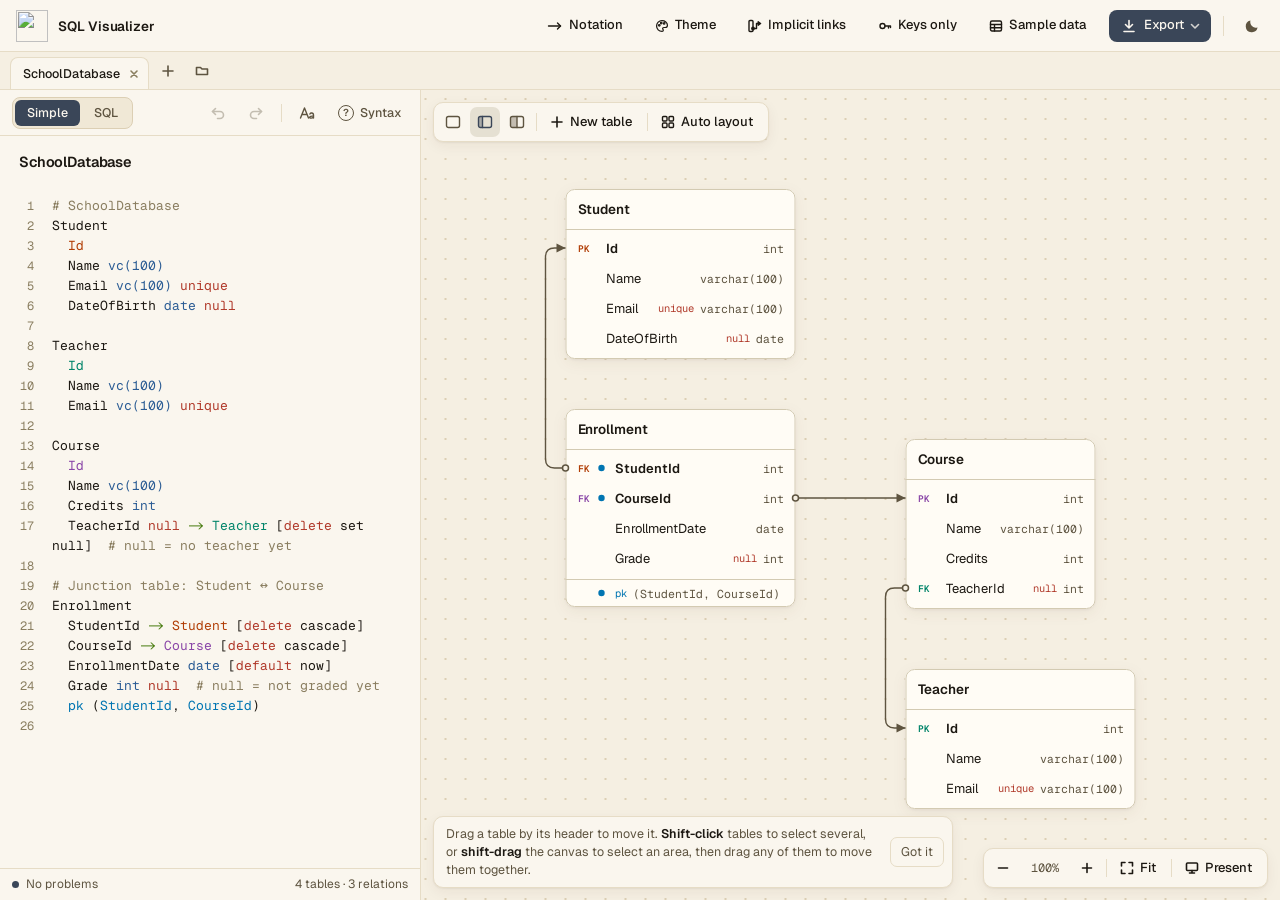
==== index.html @ e3818e3f "right-click a table for a menu: edit, add column, show in text, duplicate, delete (the last two for " ====
<!doctype html>
<html lang="en">
<head>
<meta charset="utf-8">
<meta name="viewport" content="width=device-width, initial-scale=1">
<title>SQL Visualizer</title>
<link rel="icon" href="icon.svg" type="image/svg+xml">
<link rel="preconnect" href="https://fonts.googleapis.com">
<link rel="preconnect" href="https://fonts.gstatic.com" crossorigin>
<link href="https://fonts.googleapis.com/css2?family=Geist:wght@400;500;600&family=Geist+Mono:wght@400;500;600&display=swap" rel="stylesheet">
<link rel="stylesheet" href="css/style.css">
<script>
  // apply a saved light/dark choice before first paint; "auto" follows the system
  try {
    const t = JSON.parse(localStorage.getItem('sqlviz.theme'));
    if (t === 'light' || t === 'dark') document.documentElement.dataset.theme = t;
  } catch {}
</script>
</head>
<body>
<header class="appbar">
  <div class="brand">
    <img class="logo" src="icon.svg" alt="" width="32" height="32">
    <div class="title">SQL Visualizer</div>
  </div>
  <div class="spacer"></div>
  <div class="menu-wrap">
    <button id="notationBtn" class="tool" title="Relationship notation" aria-haspopup="menu" aria-expanded="false"><span id="notationIco"></span><span class="lbl">Notation</span></button>
    <div id="notationMenu" class="menu" role="menu" hidden>
      <div class="menu-label">Relationship notation</div>
      <div id="notationList"></div>
    </div>
  </div>
  <div class="menu-wrap">
    <button id="themeMenuBtn" class="tool" title="Theme" aria-haspopup="menu" aria-expanded="false">
      <svg width="14" height="14" viewBox="0 0 16 16" class="ico thin" aria-hidden="true"><path d="M8 1.8a6.2 6.2 0 1 0 0 12.4c1 0 1.5-.6 1.5-1.3 0-.9-.8-1.2-.8-2 0-.7.6-1.2 1.3-1.2h1.6a2.6 2.6 0 0 0 2.6-2.6C14.2 4.1 11.4 1.8 8 1.8z"/><circle cx="4.9" cy="7.2" r=".9"/><circle cx="7.1" cy="4.6" r=".9"/><circle cx="10.4" cy="5.1" r=".9"/></svg>
      <span class="lbl">Theme</span>
    </button>
    <div id="themeMenu" class="menu" role="menu" hidden>
      <div class="menu-label">Theme</div>
      <div id="themeList"></div>
    </div>
  </div>
  <button id="implicitBtn" class="tool" aria-pressed="false" title="Also draw arrows for columns named after a table + Id (OwnerId → Owner), without ->">
    <svg width="14" height="14" class="ico thin" aria-hidden="true"><rect x="1" y="1.5" width="4" height="11" rx="1"/><circle cx="5" cy="9.5" r="1.2" fill="currentColor"/><path d="M6.5 9.5h2V4.5h1.3"/><path d="M10.2 2.8 12.6 4.5l-2.4 1.7z" fill="currentColor"/></svg>
    <span class="lbl">Implicit links</span>
  </button>
  <button id="keysBtn" class="tool" aria-pressed="false" title="Show only key columns: primary keys, foreign keys and the columns they point to">
    <svg width="14" height="14" class="ico thin" aria-hidden="true"><circle cx="4.5" cy="7" r="2.5"/><path d="M7 7h5.5M10.5 7v2M12.5 7v1.5"/></svg>
    <span class="lbl">Keys only</span>
  </button>
  <button id="dataBtn" class="tool" aria-pressed="false" title="Sample data: every table shows a few made-up rows, with an arrow from each foreign key value to the row it points to">
    <svg width="14" height="14" class="ico thin" aria-hidden="true"><rect x="1.5" y="2" width="11" height="10" rx="1.5"/><path d="M1.5 5.5h11M1.5 8.8h11M5.5 5.5V12"/></svg>
    <span class="lbl">Sample data</span>
  </button>
  <div class="menu-wrap">
    <button id="exportBtn" class="btn-primary" aria-haspopup="menu" aria-expanded="false">
      <svg width="16" height="16" class="ico" aria-hidden="true"><path d="M8 2.5v7.5M4.5 6.5 8 10l3.5-3.5M3 13.5h10"/></svg>
      Export
      <svg width="12" height="16" class="ico chev" aria-hidden="true"><path d="M2.5 6.5 6 10l3.5-3.5"/></svg>
    </button>
    <div id="exportMenu" class="menu" role="menu" hidden>
      <div class="menu-label">Diagram</div>
      <button id="svgBtn" role="menuitem"><span>SVG image</span><span class="ext">.svg</span></button>
      <button id="pngBtn" role="menuitem"><span>PNG image</span><span class="ext">.png</span></button>
      <button id="copyImgBtn" role="menuitem"><span>Copy image</span></button>
      <div class="menu-sep"></div>
      <div class="menu-label">Schema</div>
      <button id="sqlBtn" role="menuitem"><span><span class="dialect-name">MariaDB</span> script</span><span class="ext">.sql</span></button>
      <button id="sqlDataBtn" role="menuitem"><span><span class="dialect-name">MariaDB</span> script + sample data</span><span class="ext">.sql</span></button>
      <button id="copySqlBtn" role="menuitem"><span>Copy SQL</span><span class="ext">⌘⇧C</span></button>
      <div class="menu-sep"></div>
      <div class="menu-label">Share</div>
      <button id="shareBtn" role="menuitem"><span>Copy link</span></button>
    </div>
  </div>
  <div class="vsep"></div>
  <button id="themeBtn" class="icon-btn" aria-label="Toggle dark mode">
    <svg width="16" height="16" class="ico sun" aria-hidden="true"><circle cx="8" cy="8" r="3"/><path d="M8 1.5v1.5M8 13v1.5M1.5 8H3M13 8h1.5M3.4 3.4l1 1M11.6 11.6l1 1M3.4 12.6l1-1M11.6 4.4l1-1"/></svg>
    <svg width="16" height="16" class="moon" aria-hidden="true"><path d="M13.6 9.6A6 6 0 0 1 6.4 2.4a6 6 0 1 0 7.2 7.2z"/></svg>
  </button>
</header>

<nav class="tabbar" aria-label="Diagrams">
  <button id="tabsLeft" class="icon-btn tab-scroll" title="Scroll tabs left" aria-label="Scroll tabs left" hidden>
    <svg width="14" height="14" class="ico" aria-hidden="true"><path d="M8.5 3 4.5 7l4 4"/></svg>
  </button>
  <div id="tabs" class="tabs" role="tablist"></div>
  <button id="tabsRight" class="icon-btn tab-scroll" title="Scroll tabs right" aria-label="Scroll tabs right" hidden>
    <svg width="14" height="14" class="ico" aria-hidden="true"><path d="m5.5 3 4 4-4 4"/></svg>
  </button>
  <button id="newTabBtn" class="icon-btn sm" title="New diagram" aria-label="New diagram">
    <svg width="14" height="14" class="ico" aria-hidden="true"><path d="M7 2v10M2 7h10"/></svg>
  </button>
  <button id="openBtn" class="icon-btn sm" title="Open a .sql or .txt file (or drop one on the page)" aria-label="Open file">
    <svg width="14" height="14" class="ico" aria-hidden="true"><path d="M1.5 3.5v7h11v-5.5h-5.5l-1.5-1.5z"/></svg>
  </button>
  <input id="openFile" type="file" accept=".sql,.txt,text/plain" hidden>
</nav>

<main>
  <section id="left">
    <div class="editor-head">
      <div class="seg" id="modeSeg">
        <button data-mode="text">Simple</button>
        <button data-mode="sql">SQL</button>
      </div>
      <div id="dialectWrap" class="menu-wrap" hidden>
        <button id="dialectBtn" class="tool" aria-haspopup="menu" aria-expanded="false" title="The database the SQL is written for">
          <span id="dialectLbl">MariaDB</span>
          <svg width="12" height="16" class="ico chev" aria-hidden="true"><path d="M2.5 6.5 6 10l3.5-3.5"/></svg>
        </button>
        <div id="dialectMenu" class="menu menu-left" role="menu" hidden>
          <div class="menu-label">Write the SQL for</div>
          <div id="dialectList"></div>
        </div>
      </div>
      <div class="spacer"></div>
      <button id="undoBtn" class="icon-btn sm" title="Undo (⌘Z)" aria-label="Undo" disabled>
        <svg width="16" height="16" class="ico" aria-hidden="true"><path d="M5.5 9.5 2.5 6.5l3-3"/><path d="M2.5 6.5H10a3.5 3.5 0 0 1 0 7H7.5"/></svg>
      </button>
      <button id="redoBtn" class="icon-btn sm" title="Redo (⇧⌘Z)" aria-label="Redo" disabled>
        <svg width="16" height="16" class="ico" aria-hidden="true"><path d="m10.5 9.5 3-3-3-3"/><path d="M13.5 6.5H6a3.5 3.5 0 0 0 0 7h2.5"/></svg>
      </button>
      <div class="vsep sm"></div>
      <div class="menu-wrap">
        <button id="schemeBtn" class="icon-btn sm" title="Text size and wrap" aria-label="Text size and wrap" aria-haspopup="menu" aria-expanded="false">
          <svg width="16" height="16" class="ico thin" aria-hidden="true"><path d="M1.5 13 5.5 3l4 10M3 9.5h5"/><path d="M14.5 13V9.8a1.9 1.9 0 0 0-3.6-.8M14.5 11.2c-2.4-.3-3.9.3-3.9 1.1 0 1.2 2.6 1.1 3.9-.3"/></svg>
        </button>
        <div id="schemeMenu" class="menu menu-left" role="menu" hidden>
          <div class="menu-label">Text size</div>
          <div class="size-row">
            <span class="scheme-name">Editor</span>
            <button id="sizeDown" title="Smaller text" aria-label="Smaller text">
              <svg width="14" height="14" class="ico" aria-hidden="true"><path d="M2.5 7h9"/></svg>
            </button>
            <span id="sizeLabel">13px</span>
            <button id="sizeUp" title="Larger text" aria-label="Larger text">
              <svg width="14" height="14" class="ico" aria-hidden="true"><path d="M7 2.5v9M2.5 7h9"/></svg>
            </button>
          </div>
          <button id="wrapSwitch" class="switch-row" role="switch" aria-checked="true">
            <span class="scheme-name">Word wrap</span><span class="switch" aria-hidden="true"><i></i></span>
          </button>
        </div>
      </div>
      <button id="helpBtn" class="help-btn" title="Syntax reference" aria-pressed="false"><span class="q">?</span><span class="lbl">Syntax</span></button>
    </div>

    <div class="docname">
      <input id="docName" placeholder="Untitled" spellcheck="false" autocomplete="off" aria-label="Diagram name" maxlength="80">
    </div>

    <div class="editor">
      <div class="gutter" id="gutter"></div>
      <div class="code">
        <pre id="hl" aria-hidden="true"></pre>
        <textarea id="src" spellcheck="false" wrap="off" autocapitalize="off" autocomplete="off" aria-label="Diagram source"></textarea>
      </div>

      <div id="help" hidden>
        <div class="help-head">
          <div class="help-title">Syntax reference</div>
          <div class="spacer"></div>
          <button id="helpClose" class="btn-outline">Back to editor</button>
        </div>
<pre class="help-code"><span class="t-com"># comment</span>
<span class="t-tbl">Owner</span>          <span class="t-com">← table: no indent</span>
  Id           <span class="t-com">← int, primary key</span>
  Name         <span class="t-com">← no type = vc</span>
  Email <span class="t-type">vc</span> <span class="t-flag">unique</span>

<span class="t-tbl">Dog</span>
  OwnerId <span class="t-arrow">-&gt; Owner</span>   <span class="t-com">← FK to its PK</span>
  OwnerMail <span class="t-arrow">-&gt; Owner.Email</span>

<span class="t-tbl">DogToShow</span>      <span class="t-com">← no Id = no PK…</span>
  DogId <span class="t-arrow">-&gt; Dog</span>
  ShowDate <span class="t-type">date</span>
  Place <span class="t-type">int</span>
  <span class="t-flag">pk</span> (DogId, ShowDate)     <span class="t-com">← …unless pk</span>
  <span class="t-flag">unique</span> (ShowDate, Place)</pre>
        <div class="help-grid">
          <code class="t-flag">pk</code><div>Primary key. An explicit <b>pk</b> wins over <b>Id</b>.</div>
          <code class="t-flag">null</code><div>Column may be NULL (default is NOT NULL).</div>
          <code class="t-flag">unique</code><div>UNIQUE constraint — this is how 1‑1 is made.</div>
          <code class="t-flag">auto_increment</code><div>The database numbers the rows itself. An integer <b>Id</b> gets this on its own; write it for another integer primary key. <b>a_i</b> for short.</div>
          <code class="t-flag">pk (A, B)</code><div>One primary key over several columns: only the combination must be unique, each column alone may repeat.</div>
          <code class="t-flag">unique (A, B)</code><div>The combination is unique. Here: one dog per place at each show.</div>
          <code class="t-flag">index</code><div>An index on the column, so searches and JOINs on it are fast. <b>index (A, B)</b> for one over several columns.</div>
          <code class="t-arrow">-&gt; Table</code><div>Foreign key to that table's primary key. The column inherits its type.</div>
          <code class="t-arrow">-&gt; T.Col</code><div>Foreign key to a specific (PK or unique) column.</div>
          <code class="t-flag">[delete cascade]</code><div>Last on a <b>-&gt;</b> line: deleting the row it points to deletes this row too. <b>[delete set null]</b> empties the column instead (it must be <b>null</b>); <b>[update cascade]</b> follows a changed key.</div>
          <code class="t-flag">[default 0]</code><div>The value when an INSERT leaves the column out: a number, <b>'text'</b>, <b>true</b>, <b>false</b> or <b>now</b>. Several go together: <b>[delete cascade, default 1]</b>.</div>
          <code class="t-arrow">OwnerId</code><div>With <b>Implicit</b> on (top bar), a column named table + Id gets an arrow to that table's PK, even without <b>-&gt;</b>. Diagram only: not a foreign key in the SQL.</div>
          <code class="t-type">vc</code><div>varchar(128). Other types as-is: int, text, date, datetime, decimal(8,2)…</div>
          <code class="t-com"># e.g. A, B</code><div>After a column: the values its sample data takes (<b>Sample data</b>, and the SQL export with it). <b># t.ex.</b> works too.</div>
        </div>
        <div class="hsep"></div>
        <div class="help-keys">
          <span>Drag header</span><span>Move a table</span>
          <span>⇧/⌘ + click a table</span><span>Add it to the selection</span>
          <span>⇧ + drag canvas</span><span>Select tables in a box</span>
          <span>Drag a selected table</span><span>Move all selected</span>
          <span>↵ / ⌫ / ⌘D</span><span>Edit / delete / duplicate the selected tables</span>
          <span>Right-click a table</span><span>Edit it, add a column, duplicate or delete it</span>
          <span>Drag canvas</span><span>Pan</span>
          <span>⌘ + scroll</span><span>Zoom</span>
          <span>Click a row</span><span>Jump to its line</span>
          <span>Double-click a table or column</span><span>Edit it in a dialog</span>
          <span>Hover a table</span><span>Highlight its arrows</span>
          <span>SQL tab</span><span>Edit as MariaDB, MySQL, SQLite, PostgreSQL, SQL Server or Oracle (menu beside SQL); changes convert back to Simple</span>
        </div>
      </div>
    </div>

    <div id="problemList" class="problem-list" role="list" aria-label="Problems" hidden></div>

    <div class="statusbar">
      <button id="statusBtn" class="status" aria-expanded="false" aria-controls="problemList">
        <span id="statusDot" class="dot"></span>
        <span id="statusText" class="status-text">No problems</span>
        <svg width="12" height="12" class="ico chev" aria-hidden="true"><path d="M3 7.5 6 4.5l3 3"/></svg>
      </button>
      <div class="spacer"></div>
      <span id="summary" class="summary"></span>
    </div>
  </section>

  <div id="split" role="separator" aria-orientation="vertical"><i></i></div>

  <section id="right">
    <svg id="canvas" xmlns="http://www.w3.org/2000/svg">
      <style id="diagramCss"></style>
      <defs id="defs"></defs>
      <g id="vp"></g>
    </svg>

    <div id="emptyState" class="empty" hidden>
      <div class="empty-title">No tables yet</div>
      <div>Type a table name in the editor, or use <b>New table</b>.</div>
      <div class="examples">Or open an example:
        <button data-example="school">SchoolDatabase</button> ·
        <button data-example="store">ClothingShop</button>
      </div>
    </div>

    <div class="card card-tl">
      <div class="seg icon-seg" id="panelSeg" role="group" aria-label="Editor width">
        <button data-panel="collapsed" title="Hide the editor" aria-label="Hide the editor">
          <svg width="16" height="16" class="ico thin" aria-hidden="true"><rect x="1.5" y="2.5" width="13" height="11" rx="2"/></svg>
        </button>
        <button data-panel="mid" title="Editor beside the diagram" aria-label="Editor beside the diagram">
          <svg width="16" height="16" class="ico thin" aria-hidden="true"><rect class="fill" x="2" y="3" width="3.5" height="10" rx="1"/><rect x="1.5" y="2.5" width="13" height="11" rx="2"/><path d="M5.5 2.5v11"/></svg>
        </button>
        <button data-panel="half" title="Editor at half the screen" aria-label="Editor at half the screen">
          <svg width="16" height="16" class="ico thin" aria-hidden="true"><rect class="fill" x="2" y="3" width="6" height="10" rx="1"/><rect x="1.5" y="2.5" width="13" height="11" rx="2"/><path d="M8 2.5v11"/></svg>
        </button>
      </div>
      <div class="vsep sm"></div>
      <button id="newTableBtn" class="tool" title="New table (or double-click the canvas)">
        <svg width="14" height="14" class="ico" aria-hidden="true"><path d="M7 2v10M2 7h10"/></svg>
        New table
      </button>
      <div class="vsep sm"></div>
      <button id="layoutBtn" class="tool" title="Rearrange all tables">
        <svg width="14" height="14" class="ico thin" aria-hidden="true"><rect x="1.5" y="1.5" width="4.5" height="4.5" rx="1"/><rect x="8" y="1.5" width="4.5" height="4.5" rx="1"/><rect x="1.5" y="8" width="4.5" height="4.5" rx="1"/><rect x="8" y="8" width="4.5" height="4.5" rx="1"/></svg>
        Auto layout
      </button>
    </div>

    <div id="dataLangCard" class="card card-tr" hidden>
      <span class="card-text">Sample data in</span>
      <div class="menu-wrap">
        <button id="dataLangBtn" class="tool" aria-haspopup="menu" aria-expanded="false" title="Language of the sample data: guessed from the names in the diagram, or chosen here">
          <span id="dataLangLbl"></span>
          <svg width="12" height="16" class="ico chev" aria-hidden="true"><path d="M2.5 6.5 6 10l3.5-3.5"/></svg>
        </button>
        <div id="dataLangMenu" class="menu" role="menu" hidden>
          <div class="menu-label">Language of the sample data</div>
          <div id="dataLangList"></div>
        </div>
      </div>
    </div>

    <div id="notationNote" class="note" role="dialog" aria-labelledby="noteTitle" hidden>
      <div class="note-title" id="noteTitle">This is an ER-style notation</div>
      <p>ER diagrams model any kind of system, before anyone has decided how it will be stored. That is why ER has 1‑1, 1‑N and N‑N relationships.</p>
      <p>A SQL database is more concrete. It has tables with columns, and a foreign key is a column that points to a column in another table. That link is <b>1‑N</b> by nature: many rows can hold the same key, and each of them points to exactly one row.</p>
      <ul>
        <li><b>1‑1</b> is that same link narrowed: the foreign key is marked <code>unique</code>, so each key can appear only once (drawn here as 1‑1). Often those columns simply belong in the same table.</li>
        <li><b>N‑N</b> doesn't exist between two tables. It is always built as a junction table with two foreign keys, in other words two 1‑N links.</li>
      </ul>
      <p><b>Why it's everywhere:</b> ER notation comes from 1970s design methods: Chen's ER model, and crow's feet from Information Engineering. The database design tools of the 80s and 90s kept those symbols when they started drawing real tables, and still call the result an "ER diagram". Textbooks and tutorials copied them, so that is what a web search shows.</p>
      <p>The arrows show exactly which column points to which, and that is what you need to write a JOIN. ER symbols only tell you that two tables are related.</p>
      <div class="note-actions">
        <button id="noteSwitch" class="btn-outline">Switch anyway</button>
        <button id="noteStay" class="btn-primary">Stay with arrows</button>
      </div>
    </div>

    <div class="card card-br">
      <button id="zoomOut" class="tool icon" title="Zoom out" aria-label="Zoom out">
        <svg width="14" height="14" class="ico" aria-hidden="true"><path d="M2.5 7h9"/></svg>
      </button>
      <button id="zoomLabel" class="tool zoom-label" title="Reset to 100%">100%</button>
      <button id="zoomIn" class="tool icon" title="Zoom in" aria-label="Zoom in">
        <svg width="14" height="14" class="ico" aria-hidden="true"><path d="M7 2.5v9M2.5 7h9"/></svg>
      </button>
      <div class="vsep sm"></div>
      <button id="fitBtn" class="tool" title="Fit diagram to view">
        <svg width="14" height="14" class="ico" aria-hidden="true"><path d="M1.5 5V1.5H5M9 1.5h3.5V5M12.5 9v3.5H9M5 12.5H1.5V9"/></svg>
        Fit
      </button>
      <div class="vsep sm"></div>
      <button id="presentBtn" class="tool" title="Presentation mode: only the diagram, full screen (Esc to leave)">
        <svg width="14" height="14" class="ico" aria-hidden="true"><rect x="1.5" y="2" width="11" height="7.5" rx="1"/><path d="M7 9.5v2.5M4.5 12h5"/></svg>
        <span>Present</span>
      </button>
    </div>

    <div id="selectHint" class="notice" role="status" hidden>
      <span>Drag a table by its header to move it. <b>Shift-click</b> tables to select several, or <b>shift-drag</b> the canvas to select an area, then drag any of them to move them together.</span>
      <button id="selectHintOk" class="btn-outline">Got it</button>
    </div>

    <div id="storageNotice" class="notice" role="status" hidden>
      <svg width="16" height="16" class="ico thin" aria-hidden="true"><circle cx="8" cy="8" r="6.2"/><path d="M8 7.2v4M8 4.9v.1"/></svg>
      <span>Diagrams are saved only in this browser, not on your disk. Clearing browser data or using another browser or computer means they are gone. Use <b>Export</b> to keep a copy.</span>
      <button id="noticeOk" class="btn-outline">OK, understood</button>
    </div>

    <div id="toast" hidden><span id="toastMsg"></span><button id="toastAct"></button></div>
  </section>
</main>

<!-- right-click on a table: acts on it, or on all the selected tables when it is one of them -->
<div class="menu-wrap">
  <div id="tableMenu" class="menu ctx-menu" role="menu" tabindex="-1" hidden>
    <button class="one" data-cmd="edit" role="menuitem"><span>Edit…</span><span class="ext">↵</span></button>
    <button class="one" data-cmd="addcol" role="menuitem"><span>Add column</span></button>
    <button class="one" data-cmd="show" role="menuitem"><span>Show in text</span></button>
    <div class="one menu-sep"></div>
    <button data-cmd="dup" role="menuitem"><span id="tmDup">Duplicate</span><span class="ext">⌘D</span></button>
    <button class="danger" data-cmd="del" role="menuitem"><span id="tmDel">Delete</span><span class="ext">⌫</span></button>
  </div>
</div>

<div id="tableDlg" class="dlg-backdrop" hidden>
  <div class="dlg" role="dialog" aria-modal="true" aria-labelledby="tdTitle">
    <h2 id="tdTitle">New table</h2>
    <label class="field">Table name <input id="tdName" spellcheck="false" autocomplete="off"></label>
    <div class="col-grid col-head">
      <span></span><span>Column</span><span>Type</span><span></span><span>Foreign key</span><span></span>
    </div>
    <div id="tdCols"></div>
    <button id="tdAdd" class="btn-outline">+ Add column</button>
    <div class="dlg-actions">
      <button id="tdDelete" class="btn-outline danger">Delete table</button>
      <span class="spacer"></span>
      <button id="tdCancel" class="btn-outline">Cancel</button>
      <button id="tdSave" class="btn-primary">Save</button>
    </div>
  </div>
</div>
<datalist id="typeList"></datalist>

<div id="confirmDlg" class="dlg-backdrop" hidden>
  <div class="dlg confirm" role="alertdialog" aria-modal="true" aria-labelledby="cfTitle" aria-describedby="cfBody">
    <h2 id="cfTitle"></h2>
    <p id="cfBody"></p>
    <div class="dlg-actions">
      <span class="spacer"></span>
      <button id="cfOk" class="btn-outline danger"></button>
      <button id="cfCancel" class="btn-primary"></button>
    </div>
  </div>
</div>

<script src="js/examples.js"></script>
<script src="js/model.js"></script>
<script src="js/dialects.js"></script>
<script src="js/sql.js"></script>
<script src="js/diagram.js"></script>
<script src="js/layout.js"></script>
<script src="js/sample.js"></script>
<script src="js/themes.js"></script>
<script src="js/app.js"></script>
<script src="js/history.js"></script>
<script src="js/docs.js"></script>
<script src="js/share.js"></script>
<script src="js/tableEditor.js"></script>
</body>
</html>
---- css/style.css ----
/* Palettes: onedarkbleak.nvim — light = "light", dark = "bleak" */
:root {
  color-scheme: light;
  --bg: #f5efe2;
  --panel: #faf6ee;
  --soft: #f0e8d6;
  --canvas: #f5efe2;
  --dot: #dccfb4;
  --line: #e6dcc6;
  --line2: #dccfb4;
  --hover: #f0e8d6;
  --fg: #1c1812;
  --muted: #5e5440;
  --faint: #8a7e60;
  --accent: #3a4658;
  --accent-fg: #faf6ee;
  --accent-soft: #e5e0d2;
  --err: #7a2e22;
  --warn: #7e5414;
  --sel: rgba(58, 70, 88, .18);
  --shadow: 0 1px 2px rgba(60, 40, 10, .06), 0 4px 14px rgba(60, 40, 10, .06);
  --box-shadow: drop-shadow(0 1px 1px rgba(60, 40, 10, .06)) drop-shadow(0 4px 7px rgba(60, 40, 10, .06));
  --tok-tbl: #a25a00;
  --tok-type: #2b5c94;
  --tok-flag: #b0392a;
  --tok-arrow: #4a7d12;
  --tok-ref: #4a7d12;
  --tok-com: #8a7e60;
  --edge: #5e5440;
  --box-bg: #fffcf5;
  --box-head: #fffcf5;
  --box-head-fg: #1c1812;
  --box-border: #d3cab2;
  --dv-s: 70%; --dv-l: 84%; /* data view row colours: saturation and lightness (the hue varies) */
  --key-l: .52; --key-c: .16; /* key colours (PK/FK badges, key dots): OKLCH lightness and chroma */
  --row-hover: #f5efe2;
  --toast: #1c1812;
  --toast-fg: #faf6ee;

  --font: 'Geist', system-ui, -apple-system, 'Segoe UI', sans-serif;
  --mono: 'Geist Mono', ui-monospace, 'SF Mono', Menlo, Consolas, monospace;
  --code-size: 13px; /* editor text size, set from the Text menu */
  --code-lh: 20px;
}
/* Dark: follow the system unless the user picked light, or when the user picked dark */
@media (prefers-color-scheme: dark) {
  :root:not([data-theme="light"]) {
    color-scheme: dark;
    --bg: #101012;
    --panel: #1b1c1e;
    --soft: #232427;
    --canvas: #141414;
    --dot: #2c2d31;
    --line: #2c2d31;
    --line2: #35363b;
    --hover: #2c2d31;
    --fg: #d4ccbf;
    --muted: #a8a8a4;
    --faint: #5a5b5e;
    --accent: #8ab1c8;
    --accent-fg: #141414;
    --accent-soft: #1f2a31;
    --err: #c4928e;
    --warn: #c8a878;
    --sel: rgba(138, 177, 200, .25);
    --shadow: 0 1px 2px rgba(0, 0, 0, .4), 0 6px 18px rgba(0, 0, 0, .35);
    --box-shadow: drop-shadow(0 1px 1px rgba(0, 0, 0, .4)) drop-shadow(0 6px 9px rgba(0, 0, 0, .35));
    --tok-tbl: #c8a878;
    --tok-type: #8ab1c8;
    --tok-flag: #d4a8a0;
    --tok-arrow: #a8c896;
    --tok-ref: #a8c896;
    --tok-com: #6e6f72;
    --edge: #818387;
    --box-bg: #1b1c1e;
    --box-head: #1b1c1e;
    --box-head-fg: #d4ccbf;
    --box-border: #37383d;
    --dv-s: 40%; --dv-l: 32%; --key-l: .74; --key-c: .085;
    --row-hover: #232427;
    --toast: #d4ccbf;
    --toast-fg: #141414;
  }
}
:root[data-theme="dark"] {
  color-scheme: dark;
  --bg: #101012;
  --panel: #1b1c1e;
  --soft: #232427;
  --canvas: #141414;
  --dot: #2c2d31;
  --line: #2c2d31;
  --line2: #35363b;
  --hover: #2c2d31;
  --fg: #d4ccbf;
  --muted: #a8a8a4;
  --faint: #5a5b5e;
  --accent: #8ab1c8;
  --accent-fg: #141414;
  --accent-soft: #1f2a31;
  --err: #c4928e;
  --warn: #c8a878;
  --sel: rgba(138, 177, 200, .25);
  --shadow: 0 1px 2px rgba(0, 0, 0, .4), 0 6px 18px rgba(0, 0, 0, .35);
  --box-shadow: drop-shadow(0 1px 1px rgba(0, 0, 0, .4)) drop-shadow(0 6px 9px rgba(0, 0, 0, .35));
  --tok-tbl: #c8a878;
  --tok-type: #8ab1c8;
  --tok-flag: #d4a8a0;
  --tok-arrow: #a8c896;
  --tok-ref: #a8c896;
  --tok-com: #6e6f72;
  --edge: #818387;
  --box-bg: #1b1c1e;
  --box-head: #1b1c1e;
  --box-head-fg: #d4ccbf;
  --box-border: #37383d;
  --dv-s: 40%; --dv-l: 32%; --key-l: .74; --key-c: .085;
  --row-hover: #232427;
  --toast: #d4ccbf;
  --toast-fg: #141414;
}

* { box-sizing: border-box; }
html, body { height: 100%; margin: 0; overflow: hidden; }
body {
  font: 13px/1.4 var(--font); color: var(--fg); background: var(--bg);
  display: flex; flex-direction: column; -webkit-font-smoothing: antialiased;
}
button, select, input, textarea { font: inherit; color: inherit; }
button { cursor: pointer; }
.spacer { flex: 1; }
.ico { fill: none; stroke: currentColor; stroke-width: 1.6; stroke-linecap: round; stroke-linejoin: round; flex: none; }
.ico.thin { stroke-width: 1.4; }
.vsep { width: 1px; height: 20px; background: var(--line); flex: none; }
.vsep.sm { height: 18px; margin: 0 2px; }
[hidden] { display: none !important; }

/* Scrollbars in the app's palette: thin, a thumb in the border colour, no track.
   Chrome and Firefox use the standard properties; Safari uses the -webkit- ones. */
* { scrollbar-width: thin; scrollbar-color: var(--line2) transparent; }
*:hover { scrollbar-color: var(--faint) transparent; }
::-webkit-scrollbar { width: 10px; height: 10px; }
::-webkit-scrollbar-track, ::-webkit-scrollbar-corner { background: transparent; }
::-webkit-scrollbar-thumb { background: var(--line2); border-radius: 6px; border: 2px solid transparent; background-clip: padding-box; }
::-webkit-scrollbar-thumb:hover { background-color: var(--faint); }

/* ─── Buttons ─────────────────────────────────────────────────────────────── */
.icon-btn {
  width: 32px; height: 32px; display: grid; place-items: center; flex: none;
  border: 0; border-radius: 8px; background: transparent; color: var(--muted);
}
.icon-btn.sm { width: 30px; height: 30px; border-radius: 7px; }
.icon-btn:hover:not(:disabled) { background: var(--hover); color: var(--fg); }
.icon-btn:disabled { opacity: .35; cursor: default; }
.btn-primary {
  height: 32px; display: flex; align-items: center; gap: 7px; padding: 0 12px;
  border: 0; border-radius: 8px; background: var(--accent); color: var(--accent-fg); font-weight: 500;
}
.btn-primary .chev { opacity: .8; margin-left: -2px; }
#exportBtn { padding: 0 10px 0 12px; }
.btn-primary:hover { filter: brightness(1.08); }
.btn-primary:disabled { opacity: .45; cursor: default; filter: none; }
.btn-outline {
  height: 28px; padding: 0 10px; border: 1px solid var(--line); border-radius: 7px;
  background: var(--panel); font-size: 12.5px;
}
.btn-outline:hover { background: var(--hover); }
.select {
  appearance: none; -webkit-appearance: none; height: 32px; padding: 0 32px 0 12px;
  border: 1px solid var(--line); border-radius: 8px; font-size: 13px; cursor: pointer;
  background: var(--panel) url("data:image/svg+xml,%3Csvg xmlns='http://www.w3.org/2000/svg' width='16' height='16'%3E%3Cpath d='M4 6l4 4 4-4' fill='none' stroke='%238a857c' stroke-width='1.5' stroke-linecap='round' stroke-linejoin='round'/%3E%3C/svg%3E") no-repeat right 9px center;
}
.select:hover { border-color: var(--line2); }

/* segmented control: soft track, active item raised */
.seg { display: flex; padding: 2px; gap: 2px; background: var(--soft); border-radius: 8px; }
.seg button {
  height: 26px; padding: 0 12px; border: 0; border-radius: 6px; background: transparent;
  color: var(--muted); font-weight: 500; font-size: 12.5px;
}
.seg button:hover { color: var(--fg); }
.seg button.on { background: var(--panel); color: var(--fg); box-shadow: 0 1px 2px rgba(0, 0, 0, .12); }
/* Simple / SQL: the chosen one filled, so it reads as a switch between the two */
#modeSeg { border: 1px solid var(--line2); }
#modeSeg button.on { background: var(--accent); color: var(--accent-fg); box-shadow: none; }
#modeSeg button:not(.on):hover { background: var(--hover); }
.icon-seg button { width: 30px; padding: 0; display: grid; place-items: center; }
.icon-seg .fill { fill: currentColor; stroke: none; opacity: .35; }
/* in the canvas toolbar the editor-width buttons look like its other tools */
.card .icon-seg { background: transparent; padding: 0; }
.card .icon-seg button { height: 30px; border-radius: 7px; }
.card .icon-seg button:hover { background: var(--hover); }
.card .icon-seg button.on { background: var(--accent-soft); color: var(--accent); box-shadow: none; }

/* editor collapsed: the canvas takes the whole width */
body.panel-collapsed #left, body.panel-collapsed #split { display: none; }

/* ─── App bar ─────────────────────────────────────────────────────────────── */
.appbar {
  height: 52px; flex: none; display: flex; align-items: center; gap: 12px;
  padding: 0 12px 0 16px; border-bottom: 1px solid var(--line); background: var(--panel);
  position: relative; z-index: 20;
}
.brand { display: flex; align-items: center; gap: 10px; min-width: 0; }
.logo { width: 32px; height: 32px; flex: none; display: block; }
.title { font-weight: 600; font-size: 14.5px; letter-spacing: -.01em; white-space: nowrap; }
/* narrow screens: drop the name, then the toolbar labels (the buttons keep their tooltips) */
@media (max-width: 1100px) { .brand .title { display: none; } }
@media (max-width: 760px) { .appbar .tool .lbl { display: none; } .appbar .tool { padding: 0 8px; } }

.menu-wrap { position: relative; }
.menu {
  position: absolute; right: 0; top: 38px; width: 230px; z-index: 30;
  background: var(--panel); border: 1px solid var(--line); border-radius: 10px; box-shadow: var(--shadow);
  padding: 5px; display: flex; flex-direction: column; gap: 1px;
}
.menu-label { padding: 6px 9px 4px; font-size: 11px; color: var(--muted); text-transform: uppercase; letter-spacing: .06em; }
.menu button {
  display: flex; justify-content: space-between; align-items: center; height: 32px; padding: 0 9px;
  border: 0; background: transparent; border-radius: 6px; text-align: left;
}
.menu button:hover, .menu button:focus-visible { background: var(--hover); outline: none; }
.menu .ext { font-family: var(--mono); font-size: 11px; color: var(--muted); }
.menu-sep { height: 1px; background: var(--line); margin: 4px; }
.menu-left { right: auto; left: 0; width: 220px; }
.ctx-menu { position: fixed; right: auto; width: 200px; outline: none; }
.menu button.danger { color: var(--err); }
#themeList, #notationList, #dataLangList { display: flex; flex-direction: column; gap: 1px; }
#themeList button, #notationList button, #dataLangList button { justify-content: flex-start; gap: 8px; width: 100%; }
#themeList .check, #notationList .check, #dataLangList .check { width: 12px; color: var(--accent); font-weight: 600; }
#themeList .theme-name, #notationList .item-name, #dataLangList .item-name { flex: 1; }
.swatches { display: flex; gap: 3px; }
.swatches i { width: 10px; height: 10px; border-radius: 3px; box-shadow: inset 0 0 0 1px rgba(128, 128, 128, .25); }
.size-row { display: flex; align-items: center; gap: 4px; padding: 2px 5px 4px 9px; }
.size-row .scheme-name { flex: 1; }
.menu .size-row button { width: 28px; height: 28px; padding: 0; justify-content: center; border-radius: 6px; }
.menu .size-row button:disabled { opacity: .35; cursor: default; background: transparent; }
.menu .switch-row { width: 100%; justify-content: space-between; padding: 0 9px; }
.switch { width: 30px; height: 18px; border-radius: 9px; background: var(--line2); position: relative; flex: none; transition: background .15s; }
.switch i { position: absolute; top: 2px; left: 2px; width: 14px; height: 14px; border-radius: 50%; background: var(--panel); box-shadow: 0 1px 2px rgba(0, 0, 0, .2); transition: left .15s; }
.switch-row[aria-checked="true"] .switch { background: var(--accent); }
.switch-row[aria-checked="true"] .switch i { left: 14px; }
#sizeLabel { min-width: 44px; text-align: center; font: 12px var(--mono); color: var(--muted); }

#themeBtn .moon { fill: currentColor; }
#themeBtn .sun { display: none; }
:root[data-theme="dark"] #themeBtn .sun { display: block; }
:root[data-theme="dark"] #themeBtn .moon { display: none; }
@media (prefers-color-scheme: dark) {
  :root:not([data-theme="light"]) #themeBtn .sun { display: block; }
  :root:not([data-theme="light"]) #themeBtn .moon { display: none; }
}

/* ─── Tabs ─────────────────────────────────────────────────────────────────── */
.tabbar {
  height: 38px; flex: none; display: flex; align-items: center; gap: 4px; padding: 0 8px 0 10px;
  border-bottom: 1px solid var(--line); background: var(--bg);
}
/* the tabs stand on the bar's bottom line; the open one is the panel below, so the line stops under it */
.tabs { display: flex; align-items: flex-end; align-self: stretch; gap: 2px; min-width: 0; overflow-x: auto; scrollbar-width: none; }
.tabs::-webkit-scrollbar { display: none; }
.tab {
  height: 31px; display: flex; align-items: center; gap: 4px; padding: 0 4px 0 12px; flex: none; margin-bottom: -1px;
  border-radius: 8px 8px 0 0; color: var(--muted); font-size: 12.5px; font-weight: 500; cursor: pointer;
  max-width: 180px; outline: none; border: 1px solid transparent; border-bottom: 0;
}
.tab:hover { background: var(--hover); color: var(--fg); }
.tab.on { background: var(--panel); color: var(--fg); border-color: var(--line); height: 32px; }
.tab:focus-visible { border-color: var(--accent); }
.tab-name { flex: 1; min-width: 0; white-space: nowrap; overflow: hidden; text-overflow: ellipsis; }
.tab-close {
  width: 20px; height: 20px; display: grid; place-items: center; flex: none; padding: 0;
  border: 0; border-radius: 5px; background: transparent; color: var(--faint); opacity: 0;
}
.tab:hover .tab-close, .tab.on .tab-close { opacity: 1; }
.tab-close:hover { background: var(--line); color: var(--fg); }
.tab-scroll { width: 26px; height: 26px; border-radius: 6px; flex: none; }
.tab-scroll:disabled { opacity: .3; }

.tab-rename {
  flex: 1; min-width: 0; height: 22px; padding: 0 6px; border: 1px solid var(--accent); border-radius: 5px;
  background: var(--box-bg); color: var(--fg); font: 500 12.5px var(--font); outline: none;
}

/* ─── Layout ──────────────────────────────────────────────────────────────── */
main { flex: 1; display: flex; min-height: 0; }
#left {
  width: 420px; flex: none; display: flex; flex-direction: column; min-width: 0;
  background: var(--panel); position: relative;
}
#split {
  width: 9px; margin: 0 -4px; flex: none; cursor: col-resize; position: relative; z-index: 6;
  display: flex; justify-content: center;
}
#split i { width: 1px; height: 100%; background: var(--line); }
#split.active i { background: var(--accent); }
#right { flex: 1; min-width: 0; position: relative; overflow: hidden; }

/* ─── Editor ──────────────────────────────────────────────────────────────── */
.editor-head {
  height: 46px; flex: none; display: flex; align-items: center; gap: 8px;
  padding: 0 8px 0 12px; border-bottom: 1px solid var(--line);
  container-type: inline-size;
}
/* with the database menu beside SQL, a narrow editor keeps just the ? of Syntax */
@container (max-width: 470px) {
  .editor-head:has(#dialectWrap:not([hidden])) .help-btn { padding: 0 8px; }
  .editor-head:has(#dialectWrap:not([hidden])) .help-btn .lbl { display: none; }
}
#dialectBtn { font-size: 12.5px; color: var(--muted); padding: 0 6px 0 9px; }
#dialectBtn:hover, #dialectBtn[aria-expanded="true"] { color: var(--fg); }
#dialectMenu { width: 180px; }
.help-btn {
  height: 30px; display: flex; align-items: center; gap: 6px; padding: 0 10px 0 8px;
  border: 0; border-radius: 7px; background: transparent; color: var(--muted);
  font-size: 12.5px; font-weight: 500;
}
.help-btn:hover { background: var(--hover); color: var(--fg); }
.help-btn.on { background: var(--accent-soft); color: var(--accent); }
.help-btn .q {
  width: 16px; height: 16px; border-radius: 50%; border: 1.5px solid currentColor;
  display: grid; place-items: center; font-size: 10px; font-weight: 600; line-height: 1;
}

/* the diagram's name, above its text */
.docname { flex: none; padding: 10px 12px 6px 18px; }
#docName {
  width: 100%; height: 30px; padding: 0 8px; margin-left: -8px; border: 1px solid transparent; border-radius: 7px;
  background: transparent; color: var(--fg); font: 600 14.5px var(--font); letter-spacing: -.01em; outline: none;
}
#docName:hover { border-color: var(--line); }
#docName:focus { border-color: var(--accent); background: var(--box-bg); }
#docName::placeholder { color: var(--faint); }

/* a transparent textarea over a highlighted <pre> */
.editor { flex: 1; display: flex; min-height: 0; position: relative; }
.gutter {
  width: 46px; flex: none; overflow: hidden; padding: 14px 0 214px; text-align: right;
  font: calc(var(--code-size) - 1px)/var(--code-lh) var(--mono); color: var(--faint); user-select: none; background: var(--panel);
}
.gutter div { height: var(--code-lh); padding-right: 12px; }
.gutter div.error { color: var(--err); font-weight: 600; }
.gutter div.warn { color: var(--warn); font-weight: 600; }
.code { flex: 1; position: relative; min-width: 0; }
.code pre, .code textarea {
  position: absolute; inset: 0; margin: 0; padding: 14px 16px 14px 6px;
  font: var(--code-size)/var(--code-lh) var(--mono); white-space: pre; tab-size: 2; border: 0; overflow: auto;
}
/* the gutter and the highlight layer get room to scroll as far as the textarea can
   (its horizontal scrollbar adds to its scroll height), so lines never drift apart */
.code pre { overflow: hidden; pointer-events: none; color: var(--fg); padding-bottom: 214px; }
/* both layers keep the same room for a scrollbar, so wrapped lines break at the same place */
.code pre, .code textarea { scrollbar-gutter: stable; }
#hl > div { min-height: var(--code-lh); }
.code.wrap pre, .code.wrap textarea { white-space: pre-wrap; overflow-wrap: anywhere; }
.code textarea { background: transparent; color: transparent; caret-color: var(--fg); resize: none; outline: none; }
.code textarea::selection { background: var(--sel); }
.h-tbl { color: var(--fg); } /* plain: the colours in the editor belong to the keys */
.h-col { color: var(--fg); }
.h-type { color: var(--tok-type); }
.h-flag, .h-kw { color: var(--tok-flag); }
.h-arrow { color: var(--tok-arrow); }
.h-ref { color: var(--tok-ref); }
.h-hue { color: oklch(var(--key-l) var(--key-c) var(--h)); } /* a key's colour, as in the diagram */
.h-com { color: var(--tok-com); }
.h-str { color: var(--tok-arrow); }
.h-error { text-decoration: underline wavy var(--err); text-decoration-skip-ink: none; }
.h-warn { text-decoration: underline wavy var(--warn); text-decoration-skip-ink: none; }

/* syntax reference: covers the editor, not its header or status bar */
#help {
  container-type: inline-size;
  position: absolute; inset: 0; background: var(--panel); overflow: auto; z-index: 5;
  padding: 18px 20px 28px; display: flex; flex-direction: column; gap: 14px; line-height: 1.55;
}
.help-head { display: flex; align-items: center; gap: 8px; }
.help-title { font-weight: 600; font-size: 14px; }
.help-code {
  margin: 0; padding: 12px 14px; background: var(--soft); border-radius: 8px;
  font-family: var(--mono); color: var(--fg);
  /* the longest line is ~36 characters (≈ 22em): shrink a little in a narrow editor so it
     still fits; below 10px it wraps instead. Never scrollbars. */
  font-size: clamp(10px, calc((100cqi - 70px) / 22), 12px); line-height: 1.65;
  white-space: pre-wrap; overflow-wrap: anywhere;
}
.help-grid { display: grid; grid-template-columns: auto 1fr; gap: 8px 16px; align-items: baseline; }
.help-grid code { font: 12px var(--mono); }
.help-grid b { font-weight: 600; }
.hsep { height: 1px; background: var(--line); flex: none; }
.help-keys { display: grid; grid-template-columns: auto 1fr; gap: 6px 16px; color: var(--muted); }
.help-keys span:nth-child(odd) { color: var(--fg); }
.t-com { color: var(--tok-com); }
.t-tbl { color: var(--tok-tbl); }
.t-type { color: var(--tok-type); }
.t-flag { color: var(--tok-flag); }
.t-arrow { color: var(--tok-arrow); }

.statusbar {
  height: 32px; flex: none; display: flex; align-items: center; gap: 10px; padding: 0 12px;
  border-top: 1px solid var(--line); font-size: 12px; color: var(--muted); min-width: 0;
}
.status {
  display: flex; align-items: center; gap: 7px; border: 0; background: transparent; padding: 0;
  min-width: 0; color: inherit; cursor: default; font-size: 12px;
}
.status.has-problems { cursor: pointer; }
.status .dot { width: 7px; height: 7px; border-radius: 50%; background: var(--accent); flex: none; }
.status.error .dot { background: var(--err); }
.status.error .status-text { color: var(--err); }
.status.warn .dot { background: var(--warn); }
.status.warn .status-text { color: var(--warn); }
.status-text { white-space: nowrap; overflow: hidden; text-overflow: ellipsis; }
.status .chev { display: none; flex: none; transition: transform .15s; }
.status.has-problems .chev { display: block; }
.status[aria-expanded="true"] .chev { transform: rotate(180deg); }

/* all problems, expanded from the status bar; click one to jump to its line */
.problem-list {
  flex: none; max-height: 40%; overflow: auto; padding: 4px; border-top: 1px solid var(--line);
  background: var(--panel); font-size: 12.5px; line-height: 1.45;
}
.problem {
  display: grid; grid-template-columns: 7px auto 1fr; gap: 8px; align-items: baseline; width: 100%;
  padding: 5px 8px; border: 0; border-radius: 6px; background: transparent; text-align: left; color: var(--fg);
}
.problem:hover { background: var(--hover); }
.problem .dot { width: 7px; height: 7px; border-radius: 50%; background: var(--err); transform: translateY(-1px); }
.problem.warn .dot { background: var(--warn); }
.problem .where { font: 11.5px var(--mono); color: var(--muted); white-space: nowrap; }
.summary { white-space: nowrap; }

/* ─── Canvas ──────────────────────────────────────────────────────────────── */
#canvas {
  width: 100%; height: 100%; display: block; background-color: var(--canvas);
  background-image: radial-gradient(var(--dot) 1px, transparent 1.3px);
  touch-action: none; user-select: none;
}
#canvas .tbl { cursor: grab; }
#canvas .tbl .row { cursor: pointer; }
#canvas.panning, #canvas.dragging, #canvas.dragging .tbl, #canvas.dragging .row { cursor: grabbing; }

.card {
  position: absolute; display: flex; align-items: center; gap: 2px; padding: 4px; z-index: 4;
  background: var(--panel); border: 1px solid var(--line); border-radius: 10px; box-shadow: var(--shadow);
}
.card-tl { top: 12px; left: 12px; }
.card-br { right: 12px; bottom: 12px; }
.card-tr { top: 12px; right: 12px; }
.card-text { padding: 0 2px 0 8px; color: var(--muted); white-space: nowrap; }
@media (max-width: 760px) { .card-text { display: none; } } /* room for the top-left card */
/* Presentation mode: only the canvas and its zoom controls */
body.presenting .appbar, body.presenting .tabbar, body.presenting #left, body.presenting #split,
body.presenting .card-tl, body.presenting #storageNotice, body.presenting #selectHint { display: none; }
.tool {
  height: 30px; display: flex; align-items: center; gap: 6px; padding: 0 11px 0 9px;
  border: 0; border-radius: 7px; background: transparent; font-weight: 500; white-space: nowrap;
}
.tool:hover { background: var(--hover); }
.tool.on { background: var(--accent-soft); color: var(--accent); }
.tool.icon { width: 30px; padding: 0; justify-content: center; }
.zoom-label { min-width: 50px; justify-content: center; padding: 0; font: 12px var(--mono); color: var(--muted); }
.zoom-label:hover { color: var(--fg); }
#notationBtn.er { color: var(--warn); }
#notationIco { display: flex; }
.notation-ico text { font: 600 9px var(--mono); fill: currentColor; stroke: none; }
.notation-ico text.big { font-size: 12px; }
.notation-ico text[text-anchor] { font-size: 8px; letter-spacing: -.04em; }

/* the note explaining why ER notation doesn't fit SQL tables */
.note {
  position: absolute; top: 12px; right: 12px; z-index: 9; width: 400px; max-width: calc(100% - 24px);
  background: var(--panel); border: 1px solid var(--line); border-radius: 10px; box-shadow: var(--shadow);
  padding: 14px 16px; font-size: 12.5px; line-height: 1.55; max-height: calc(100% - 120px); overflow: auto;
}
.note-title { font-weight: 600; font-size: 13.5px; margin-bottom: 6px; }
.note p { margin: 0 0 8px; color: var(--muted); }
.note b { color: var(--fg); font-weight: 600; }
.note ul { margin: 0 0 8px; padding-left: 18px; color: var(--muted); }
.note li { margin-bottom: 3px; }
.note code { font: 11.5px var(--mono); color: var(--tok-flag); }
.note-actions { display: flex; justify-content: flex-end; gap: 8px; margin-top: 12px; }
.note-actions .btn-outline, .note-actions .btn-primary { height: 30px; border-radius: 7px; }


.empty {
  position: absolute; inset: 0; display: grid; place-items: center; pointer-events: none;
  text-align: center; color: var(--muted); align-content: center; gap: 6px;
}
.empty-title { font-weight: 600; color: var(--fg); font-size: 14px; }
.empty b { font-weight: 600; }
.empty .examples { margin-top: 10px; max-width: 420px; line-height: 1.8; }
.empty .examples button {
  pointer-events: auto; border: 0; background: none; padding: 0; font: inherit;
  color: var(--accent); cursor: pointer;
}
.empty .examples button:hover { text-decoration: underline; }

#toast {
  position: absolute; left: 50%; bottom: 16px; transform: translateX(-50%); z-index: 8;
  height: 36px; padding: 0 6px 0 14px; border-radius: 9px; background: var(--toast); color: var(--toast-fg);
  display: flex; gap: 10px; align-items: center; font-size: 12.5px; box-shadow: var(--shadow); white-space: nowrap;
}
#toastAct {
  height: 26px; padding: 0 9px; border: 0; border-radius: 6px; background: transparent;
  color: var(--accent); font-weight: 600;
}

/* "only saved in this browser", bottom-left of the canvas until dismissed */
.notice {
  position: absolute; left: 12px; bottom: 12px; z-index: 7; max-width: min(520px, calc(100% - 300px));
  display: flex; align-items: center; gap: 10px; padding: 8px 8px 8px 12px;
  background: var(--panel); border: 1px solid var(--line); border-radius: 10px; box-shadow: var(--shadow);
  font-size: 12.5px; line-height: 1.45; color: var(--muted);
}
.notice .ico { color: var(--warn); }
.notice b { color: var(--fg); font-weight: 600; }
.notice .btn-outline { flex: none; height: 30px; }

/* small confirmation dialog */
.dlg.confirm { width: 440px; }
.dlg.confirm p { margin: 0 0 18px; color: var(--muted); line-height: 1.55; }
.dlg.confirm b { color: var(--fg); font-weight: 600; }

/* ─── Table dialog ────────────────────────────────────────────────────────── */
.dlg-backdrop {
  position: fixed; inset: 0; background: rgba(0, 0, 0, .35); z-index: 40;
  display: grid; place-items: center; padding: 16px;
}
.dlg {
  background: var(--panel); border: 1px solid var(--line); border-radius: 10px;
  box-shadow: 0 10px 40px rgba(0, 0, 0, .25); padding: 18px 20px;
  width: 780px; max-width: 100%; max-height: calc(100vh - 32px); overflow: auto;
}
.dlg h2 { font-size: 14.5px; font-weight: 600; margin: 0 0 14px; letter-spacing: -.01em; }
.dlg input[type=text], .dlg input:not([type]) {
  font: 13px var(--mono); height: 30px; padding: 0 8px; border: 1px solid var(--line); border-radius: 7px;
  background: var(--box-bg); color: var(--fg); width: 100%; min-width: 0;
}
.dlg input:focus { outline: 2px solid var(--accent); outline-offset: -1px; }
.dlg input.invalid { border-color: var(--err); outline-color: var(--err); }
.dlg input::placeholder { color: var(--faint); }
.dlg input.c-type::placeholder { color: var(--muted); } /* the type a column gets when none is written: as good as typed */
.field { display: flex; align-items: center; gap: 10px; margin-bottom: 14px; font-weight: 500; }
.field input { max-width: 280px; }
.col-grid, .col-row {
  display: grid; gap: 6px; align-items: center;
  grid-template-columns: 16px minmax(110px, 1.2fr) minmax(90px, .8fr) 174px minmax(150px, 1.6fr) 28px;
}
.col-head { font-size: 11px; color: var(--muted); padding: 0 0 4px; text-transform: uppercase; letter-spacing: .06em; }
.col-row { padding: 3px 0; }
/* drag a row by its grip to move it */
.grip { display: grid; place-items: center; height: 28px; color: var(--faint); cursor: grab; user-select: none; touch-action: none; }
.grip svg { width: 10px; height: 16px; fill: currentColor; }
.col-row:hover .grip { color: var(--muted); }
.col-row.dragging { margin: 0 -6px; padding: 3px 6px; border-radius: 8px; background: var(--soft); box-shadow: var(--shadow); }
#tdCols.reordering, #tdCols.reordering * { cursor: grabbing; user-select: none; }
/* PK / NULL / UNIQUE / AUTO: filled when on, faint when off (outlined on hover); one that can't apply to the column is left out, in its place */
.c-flags { display: grid; grid-template-columns: 30px 42px 54px 42px; gap: 2px; }
.pill {
  height: 24px; padding: 0; border: 1px solid transparent; border-radius: 12px; background: transparent;
  font: 500 10px var(--mono); letter-spacing: .03em; color: var(--faint);
}
.pill:hover:not(:disabled), .pill:focus-visible { border-color: var(--line2); color: var(--fg); }
.pill[aria-pressed="true"] { background: var(--accent); border-color: var(--accent); color: var(--accent-fg); }
.pill[aria-pressed="true"]:hover:not(:disabled) { border-color: var(--accent); color: var(--accent-fg); filter: brightness(1.08); }
.pill:disabled { cursor: default; }
.pill[aria-pressed="true"]:disabled { opacity: .6; } /* on because of the name (Id): not a choice */
.pill.gone { visibility: hidden; }
.c-fk { display: flex; align-items: center; min-width: 0; }
/* what a foreign key points to; its × (not a foreign key) shows on hover */
.fk-chip {
  position: relative; display: flex; min-width: 0; height: 28px; border: 1px solid var(--line); border-radius: 7px;
  background: var(--panel); color: var(--tok-ref);
}
.fk-chip:hover { background: var(--hover); }
.fk-label {
  font: 12px var(--mono); padding: 0 8px; border: 0; background: none; min-width: 0;
  overflow: hidden; text-overflow: ellipsis; white-space: nowrap;
}
.fk-unlink {
  position: absolute; right: 2px; top: 2px; width: 22px; height: 22px; padding: 0; line-height: 1;
  border: 0; border-radius: 5px; background: var(--hover); color: var(--muted); opacity: 0;
}
.fk-chip:hover .fk-label, .fk-chip:focus-within .fk-label { padding-right: 28px; } /* room for the × */
.fk-chip:hover .fk-unlink, .fk-chip:focus-within .fk-unlink { opacity: 1; }
.fk-unlink:hover { background: var(--line2); color: var(--fg); }
.c-actions { display: flex; justify-content: flex-end; }
.icon-x {
  width: 28px; height: 28px; padding: 0; line-height: 1; border: 0; border-radius: 7px;
  background: transparent; color: var(--muted);
}
.icon-x:hover:not(:disabled) { background: var(--hover); color: var(--fg); }
.icon-x:disabled { opacity: .35; cursor: default; }
.icon-btn.link { width: 30px; height: 28px; border: 1px solid transparent; border-radius: 7px; color: var(--faint); }
.icon-btn.link svg { width: 16px; height: 16px; fill: none; stroke: currentColor; stroke-width: 1.8; stroke-linecap: round; }
.col-row.fk-open .fk-chip, .col-row.fk-open .icon-btn.link { border-color: var(--accent); color: var(--accent); }
#tdAdd { margin: 8px 0 20px; }
/* why Save didn't: under the field it is about */
.field-error { color: var(--err); font-size: 12.5px; margin: 0 0 6px; }
.field + .field-error { margin: -10px 0 12px; }
.dlg-actions { display: flex; gap: 8px; align-items: center; }
.dlg-actions .btn-outline, .dlg-actions .btn-primary { height: 32px; padding: 0 14px; border-radius: 8px; font-size: 13px; }
.btn-outline.danger { color: var(--err); }
.btn-outline.danger.armed { background: var(--err); border-color: var(--err); color: var(--panel); }

/* foreign-key chooser, opened under a column row */
.fk-panel {
  display: grid; grid-template-columns: minmax(180px, 1fr) minmax(220px, 1.4fr); gap: 12px;
  margin: 4px 0 10px; padding: 10px; border: 1px solid var(--accent); border-radius: 10px; background: var(--soft);
}
.fk-left, .fk-right { display: flex; flex-direction: column; gap: 6px; min-width: 0; }
.fk-list {
  height: 180px; overflow: auto; border: 1px solid var(--line); border-radius: 8px; background: var(--box-bg);
  display: flex; flex-direction: column; padding: 3px;
}
.fk-item {
  border: 0; border-radius: 6px; background: none; text-align: left; padding: 5px 8px;
  font: 12.5px var(--mono); flex: none; white-space: nowrap; overflow: hidden; text-overflow: ellipsis;
}
.fk-item:hover { background: var(--hover); }
.fk-item.on { background: var(--accent); color: var(--accent-fg); }
.fk-item em { font-style: normal; opacity: .65; font-family: inherit; }
.fk-item b { font: 600 9.5px var(--mono); color: var(--accent); margin-left: 6px; letter-spacing: .02em; }
.fk-item i { font: italic 11px var(--font); color: var(--warn); margin-left: 6px; }
.fk-item.on i, .fk-item.on b, .fk-item.on .h-hue { color: inherit; }
.fk-empty { color: var(--muted); font-size: 12.5px; padding: 8px; }
.fk-pk { display: flex; align-items: center; gap: 6px; font-size: 13px; height: 30px; cursor: pointer; }
.fk-pk input { accent-color: var(--accent); width: 15px; height: 15px; margin: 0; }
.fk-foot { display: flex; align-items: center; gap: 8px; }
.fk-foot .btn-outline, .fk-foot .btn-primary { height: 30px; border-radius: 7px; }
#fkPreview { font: 12.5px var(--mono); color: var(--tok-ref); }
/* the diagram's key colours: a primary key column and its box, an arrow's target, in the chooser the tables and their keys */
.dlg .h-hue, .dlg input.c-name.h-hue, #fkPreview.h-hue { color: oklch(var(--key-l) var(--key-c) var(--h)); }
.dlg .pill.h-hue[aria-pressed="true"] { background: oklch(var(--key-l) var(--key-c) var(--h)); border-color: oklch(var(--key-l) var(--key-c) var(--h)); color: var(--accent-fg); }
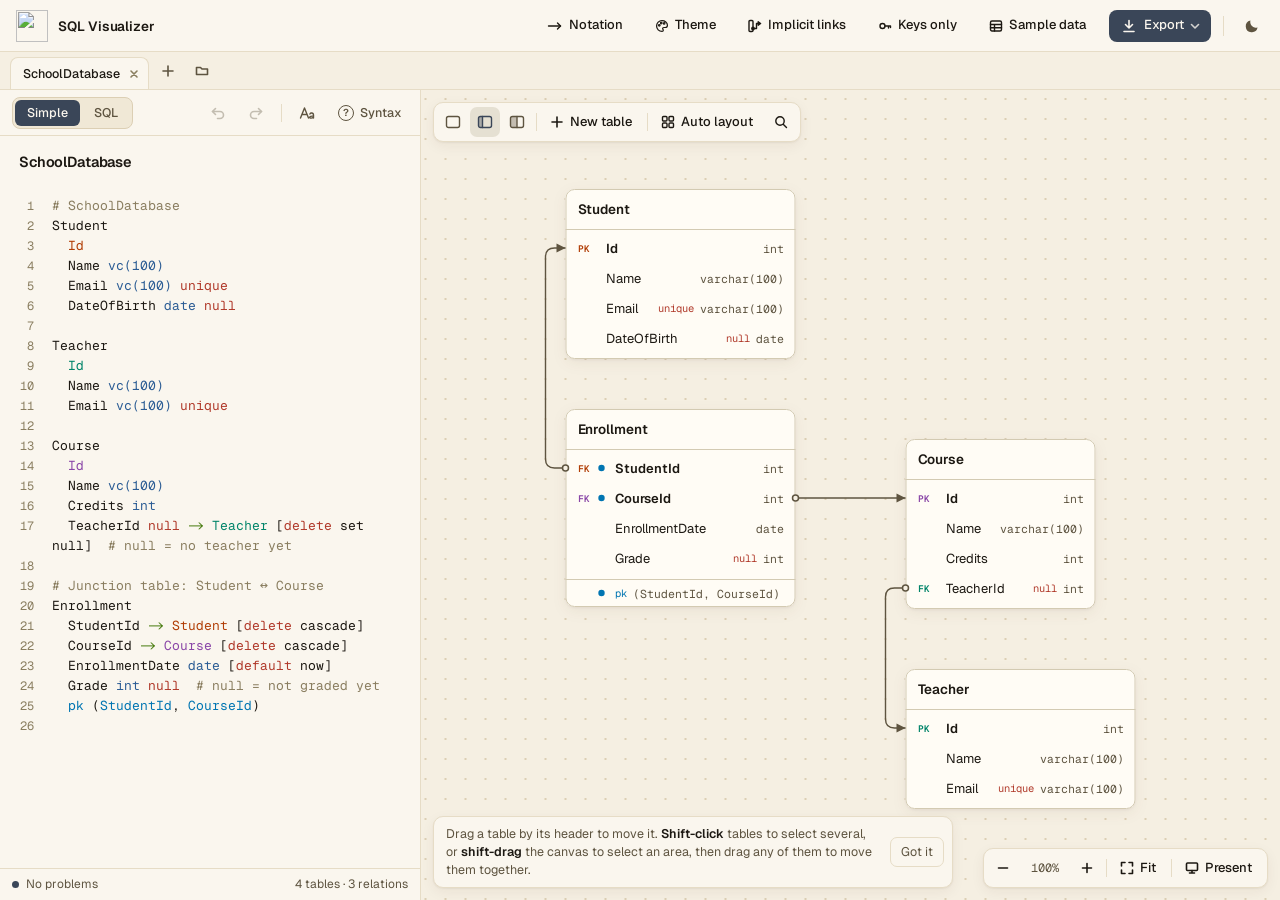
==== commit ac8a9a92: "⌘K (or the magnifier) finds a table or column by name: tables first, then columns; picking one glide" ====
--- a/index.html
+++ b/index.html
@@ -204,6 +204,7 @@
           <span>Drag a selected table</span><span>Move all selected</span>
           <span>↵ / ⌫ / ⌘D</span><span>Edit / delete / duplicate the selected tables</span>
           <span>Right-click a table</span><span>Edit it, add a column, duplicate or delete it</span>
+          <span>⌘K</span><span>Find a table or column</span>
           <span>Drag canvas</span><span>Pan</span>
           <span>⌘ + scroll</span><span>Zoom</span>
           <span>Click a row</span><span>Jump to its line</span>
@@ -267,6 +268,14 @@
         <svg width="14" height="14" class="ico thin" aria-hidden="true"><rect x="1.5" y="1.5" width="4.5" height="4.5" rx="1"/><rect x="8" y="1.5" width="4.5" height="4.5" rx="1"/><rect x="1.5" y="8" width="4.5" height="4.5" rx="1"/><rect x="8" y="8" width="4.5" height="4.5" rx="1"/></svg>
         Auto layout
       </button>
+      <button id="findBtn" class="tool icon" title="Find a table or column (⌘K)" aria-label="Find a table or column">
+        <svg width="14" height="14" class="ico thin" aria-hidden="true"><circle cx="6" cy="6" r="4.2"/><path d="m9.2 9.2 3.3 3.3"/></svg>
+      </button>
+    </div>
+
+    <div id="finder" class="finder" hidden>
+      <input id="findInput" placeholder="Find a table or column…" spellcheck="false" autocomplete="off" aria-label="Find a table or column" aria-controls="findList">
+      <div id="findList" class="find-list" role="listbox" aria-label="Tables and columns"></div>
     </div>
 
     <div id="dataLangCard" class="card card-tr" hidden>
--- a/css/style.css
+++ b/css/style.css
@@ -458,6 +458,26 @@
 .tool:hover { background: var(--hover); }
 .tool.on { background: var(--accent-soft); color: var(--accent); }
 .tool.icon { width: 30px; padding: 0; justify-content: center; }
+/* ⌘K: find a table or column; the view goes to it */
+.finder {
+  position: absolute; top: 60px; left: 50%; transform: translateX(-50%); z-index: 6; width: min(380px, calc(100% - 24px));
+  background: var(--panel); border: 1px solid var(--line); border-radius: 10px; box-shadow: var(--shadow); padding: 6px;
+}
+.finder input {
+  width: 100%; height: 32px; padding: 0 10px; border: 1px solid var(--line); border-radius: 7px;
+  background: var(--box-bg); font-size: 13px;
+}
+.finder input:focus { outline: 2px solid var(--accent); outline-offset: -1px; }
+.find-list { max-height: 320px; overflow: auto; margin-top: 4px; display: flex; flex-direction: column; gap: 1px; }
+.find-list:empty { display: none; }
+.find-item {
+  display: flex; align-items: center; gap: 12px; flex: none; height: 30px; padding: 0 9px;
+  border: 0; border-radius: 6px; background: none; text-align: left; font: 12.5px var(--mono);
+}
+.find-item .where { margin-left: auto; font: 11.5px var(--font); color: var(--muted); white-space: nowrap; }
+.find-item b { font-weight: 600; color: var(--accent); }
+.find-item.on { background: var(--hover); }
+.find-empty { padding: 8px 9px; color: var(--muted); font-size: 12.5px; }
 .zoom-label { min-width: 50px; justify-content: center; padding: 0; font: 12px var(--mono); color: var(--muted); }
 .zoom-label:hover { color: var(--fg); }
 #notationBtn.er { color: var(--warn); }
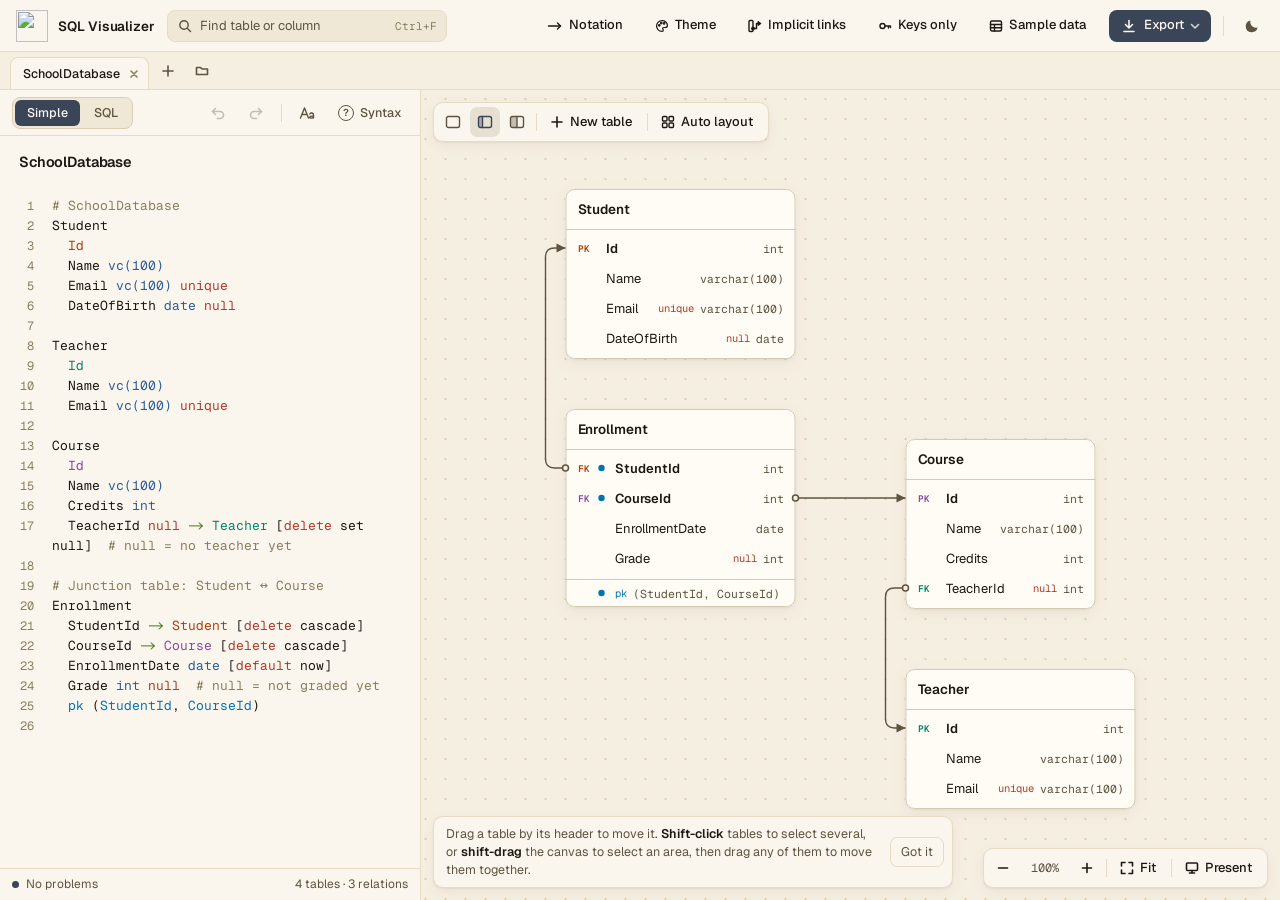
==== commit 20aafd36: "the finder is a search box in the app bar (just the magnifier on a narrow window, floating over the " ====
--- a/index.html
+++ b/index.html
@@ -23,6 +23,14 @@
     <img class="logo" src="icon.svg" alt="" width="32" height="32">
     <div class="title">SQL Visualizer</div>
   </div>
+  <div class="find-slot">
+    <div id="finder" class="finder">
+      <svg width="14" height="14" class="ico thin find-ico" aria-hidden="true"><circle cx="6" cy="6" r="4.2"/><path d="m9.2 9.2 3.3 3.3"/></svg>
+      <input id="findInput" placeholder="Find table or column" spellcheck="false" autocomplete="off" aria-label="Find a table or column" aria-controls="findList">
+      <span class="find-key" aria-hidden="true">⌘F</span>
+      <div id="findList" class="find-list" role="listbox" aria-label="Tables and columns" hidden></div>
+    </div>
+  </div>
   <div class="spacer"></div>
   <div class="menu-wrap">
     <button id="notationBtn" class="tool" title="Relationship notation" aria-haspopup="menu" aria-expanded="false"><span id="notationIco"></span><span class="lbl">Notation</span></button>
@@ -204,7 +212,10 @@
           <span>Drag a selected table</span><span>Move all selected</span>
           <span>↵ / ⌫ / ⌘D</span><span>Edit / delete / duplicate the selected tables</span>
           <span>Right-click a table</span><span>Edit it, add a column, duplicate or delete it</span>
-          <span>⌘K</span><span>Find a table or column</span>
+          <span>Right-click the canvas</span><span>New table, select all, layout, zoom, copy image</span>
+          <span>⌘F / ⌘K</span><span>Find a table or column (in the editor ⌘F finds text)</span>
+          <span>⌘A</span><span>Select all tables</span>
+          <span>⇧1 / ⇧0</span><span>Fit to screen / zoom to 100%</span>
           <span>Drag canvas</span><span>Pan</span>
           <span>⌘ + scroll</span><span>Zoom</span>
           <span>Click a row</span><span>Jump to its line</span>
@@ -223,6 +234,7 @@
         <span id="statusText" class="status-text">No problems</span>
         <svg width="12" height="12" class="ico chev" aria-hidden="true"><path d="M3 7.5 6 4.5l3 3"/></svg>
       </button>
+      <button id="fixBtn" class="btn-outline fix-btn" hidden></button>
       <div class="spacer"></div>
       <span id="summary" class="summary"></span>
     </div>
@@ -268,14 +280,6 @@
         <svg width="14" height="14" class="ico thin" aria-hidden="true"><rect x="1.5" y="1.5" width="4.5" height="4.5" rx="1"/><rect x="8" y="1.5" width="4.5" height="4.5" rx="1"/><rect x="1.5" y="8" width="4.5" height="4.5" rx="1"/><rect x="8" y="8" width="4.5" height="4.5" rx="1"/></svg>
         Auto layout
       </button>
-      <button id="findBtn" class="tool icon" title="Find a table or column (⌘K)" aria-label="Find a table or column">
-        <svg width="14" height="14" class="ico thin" aria-hidden="true"><circle cx="6" cy="6" r="4.2"/><path d="m9.2 9.2 3.3 3.3"/></svg>
-      </button>
-    </div>
-
-    <div id="finder" class="finder" hidden>
-      <input id="findInput" placeholder="Find a table or column…" spellcheck="false" autocomplete="off" aria-label="Find a table or column" aria-controls="findList">
-      <div id="findList" class="find-list" role="listbox" aria-label="Tables and columns"></div>
     </div>
 
     <div id="dataLangCard" class="card card-tr" hidden>
@@ -312,12 +316,12 @@
       <button id="zoomOut" class="tool icon" title="Zoom out" aria-label="Zoom out">
         <svg width="14" height="14" class="ico" aria-hidden="true"><path d="M2.5 7h9"/></svg>
       </button>
-      <button id="zoomLabel" class="tool zoom-label" title="Reset to 100%">100%</button>
+      <button id="zoomLabel" class="tool zoom-label" title="Reset to 100% (⇧0)">100%</button>
       <button id="zoomIn" class="tool icon" title="Zoom in" aria-label="Zoom in">
         <svg width="14" height="14" class="ico" aria-hidden="true"><path d="M7 2.5v9M2.5 7h9"/></svg>
       </button>
       <div class="vsep sm"></div>
-      <button id="fitBtn" class="tool" title="Fit diagram to view">
+      <button id="fitBtn" class="tool" title="Fit diagram to view (⇧1)">
         <svg width="14" height="14" class="ico" aria-hidden="true"><path d="M1.5 5V1.5H5M9 1.5h3.5V5M12.5 9v3.5H9M5 12.5H1.5V9"/></svg>
         Fit
       </button>
@@ -352,6 +356,18 @@
     <div class="one menu-sep"></div>
     <button data-cmd="dup" role="menuitem"><span id="tmDup">Duplicate</span><span class="ext">⌘D</span></button>
     <button class="danger" data-cmd="del" role="menuitem"><span id="tmDel">Delete</span><span class="ext">⌫</span></button>
+  </div>
+  <!-- right-click on the empty canvas -->
+  <div id="canvasMenu" class="menu ctx-menu" role="menu" tabindex="-1" hidden>
+    <button data-cmd="new" role="menuitem"><span>New table here</span><span class="ext">Double-click</span></button>
+    <button data-cmd="find" role="menuitem" data-needs-tables><span>Find…</span><span class="ext">⌘F</span></button>
+    <button data-cmd="all" role="menuitem" data-needs-tables><span>Select all tables</span><span class="ext">⌘A</span></button>
+    <div class="menu-sep"></div>
+    <button data-cmd="layout" role="menuitem" data-needs-tables><span>Auto layout</span></button>
+    <button data-cmd="fit" role="menuitem" data-needs-tables><span>Fit to screen</span><span class="ext">⇧1</span></button>
+    <button data-cmd="zoom" role="menuitem"><span>Zoom to 100%</span><span class="ext">⇧0</span></button>
+    <div class="menu-sep"></div>
+    <button data-cmd="copy" role="menuitem" data-needs-tables><span>Copy image</span></button>
   </div>
 </div>
 
@@ -399,5 +415,6 @@
 <script src="js/docs.js"></script>
 <script src="js/share.js"></script>
 <script src="js/tableEditor.js"></script>
+<script src="js/complete.js"></script>
 </body>
 </html>
--- a/css/style.css
+++ b/css/style.css
@@ -223,8 +223,10 @@
 .menu .ext { font-family: var(--mono); font-size: 11px; color: var(--muted); }
 .menu-sep { height: 1px; background: var(--line); margin: 4px; }
 .menu-left { right: auto; left: 0; width: 220px; }
-.ctx-menu { position: fixed; right: auto; width: 200px; outline: none; }
+.ctx-menu { position: fixed; right: auto; width: auto; min-width: 200px; outline: none; }
+.ctx-menu button { gap: 24px; }
 .menu button.danger { color: var(--err); }
+.menu button:disabled { opacity: .4; cursor: default; background: transparent; }
 #themeList, #notationList, #dataLangList { display: flex; flex-direction: column; gap: 1px; }
 #themeList button, #notationList button, #dataLangList button { justify-content: flex-start; gap: 8px; width: 100%; }
 #themeList .check, #notationList .check, #dataLangList .check { width: 12px; color: var(--accent); font-weight: 600; }
@@ -355,6 +357,18 @@
 .code.wrap pre, .code.wrap textarea { white-space: pre-wrap; overflow-wrap: anywhere; }
 .code textarea { background: transparent; color: transparent; caret-color: var(--fg); resize: none; outline: none; }
 .code textarea::selection { background: var(--sel); }
+/* suggestions while typing (complete.js) */
+.complete {
+  position: fixed; z-index: 35; min-width: 180px; max-width: 360px; max-height: 232px; overflow: auto; padding: 4px;
+  background: var(--panel); border: 1px solid var(--line); border-radius: 8px; box-shadow: var(--shadow);
+}
+.cpl-item {
+  display: flex; align-items: center; gap: 14px; height: 26px; padding: 0 8px; border-radius: 5px;
+  font: 12.5px var(--mono); white-space: nowrap; cursor: pointer;
+}
+.cpl-item .hint { margin-left: auto; font: 11.5px var(--font); color: var(--muted); }
+.cpl-item.on { background: var(--accent); color: var(--accent-fg); }
+.cpl-item.on .hint { color: inherit; opacity: .75; }
 .h-tbl { color: var(--fg); } /* plain: the colours in the editor belong to the keys */
 .h-col { color: var(--fg); }
 .h-type { color: var(--tok-type); }
@@ -427,6 +441,11 @@
 .problem .dot { width: 7px; height: 7px; border-radius: 50%; background: var(--err); transform: translateY(-1px); }
 .problem.warn .dot { background: var(--warn); }
 .problem .where { font: 11.5px var(--mono); color: var(--muted); white-space: nowrap; }
+.problem-row { display: flex; align-items: center; gap: 6px; }
+.problem-row .problem { flex: 1; min-width: 0; }
+/* a problem that one click fixes: Create table X */
+.fix-btn { flex: none; height: 22px; padding: 0 8px; border-radius: 6px; font-size: 12px; white-space: nowrap; }
+.problem-row .fix-btn { margin-right: 4px; }
 .summary { white-space: nowrap; }
 
 /* ─── Canvas ──────────────────────────────────────────────────────────────── */
@@ -458,18 +477,31 @@
 .tool:hover { background: var(--hover); }
 .tool.on { background: var(--accent-soft); color: var(--accent); }
 .tool.icon { width: 30px; padding: 0; justify-content: center; }
-/* ⌘K: find a table or column; the view goes to it */
+/* the finder in the app bar (⌘F / ⌘K): a table or column by name; the view goes to it.
+   While presenting (no app bar) it floats over the canvas. */
 .finder {
-  position: absolute; top: 60px; left: 50%; transform: translateX(-50%); z-index: 6; width: min(380px, calc(100% - 24px));
-  background: var(--panel); border: 1px solid var(--line); border-radius: 10px; box-shadow: var(--shadow); padding: 6px;
-}
-.finder input {
-  width: 100%; height: 32px; padding: 0 10px; border: 1px solid var(--line); border-radius: 7px;
-  background: var(--box-bg); font-size: 13px;
-}
-.finder input:focus { outline: 2px solid var(--accent); outline-offset: -1px; }
-.find-list { max-height: 320px; overflow: auto; margin-top: 4px; display: flex; flex-direction: column; gap: 1px; }
+  position: relative; display: flex; align-items: center; width: 280px; height: 32px; cursor: text;
+  border: 1px solid var(--line); border-radius: 8px; background: var(--soft); color: var(--muted);
+}
+.finder:focus-within { outline: 2px solid var(--accent); outline-offset: -1px; background: var(--box-bg); }
+.find-ico { flex: none; margin-left: 10px; }
+.finder input { flex: 1; min-width: 0; height: 100%; padding: 0 8px; border: 0; background: none; font-size: 13px; outline: none; }
+.finder input::placeholder { color: var(--muted); }
+.find-key { flex: none; padding-right: 9px; font: 11px var(--mono); color: var(--faint); }
+.finder:focus-within .find-key { display: none; }
+.finder.floating { position: fixed; top: 12px; left: 50%; transform: translateX(-50%); z-index: 40; width: min(380px, calc(100% - 24px)); box-shadow: var(--shadow); }
+.find-list {
+  position: absolute; top: calc(100% + 6px); left: -1px; width: max(100%, 320px); max-height: 360px; overflow: auto; z-index: 30;
+  display: flex; flex-direction: column; gap: 1px; padding: 4px; cursor: default;
+  background: var(--panel); border: 1px solid var(--line); border-radius: 10px; box-shadow: var(--shadow);
+}
 .find-list:empty { display: none; }
+@media (max-width: 1100px) { .finder { width: 220px; } }
+/* narrow: just the magnifier until it is used */
+@media (max-width: 760px) {
+  .finder:not(:focus-within) { width: 34px; }
+  .finder:not(:focus-within) input, .finder:not(:focus-within) .find-key { width: 0; padding: 0; opacity: 0; }
+}
 .find-item {
   display: flex; align-items: center; gap: 12px; flex: none; height: 30px; padding: 0 9px;
   border: 0; border-radius: 6px; background: none; text-align: left; font: 12.5px var(--mono);
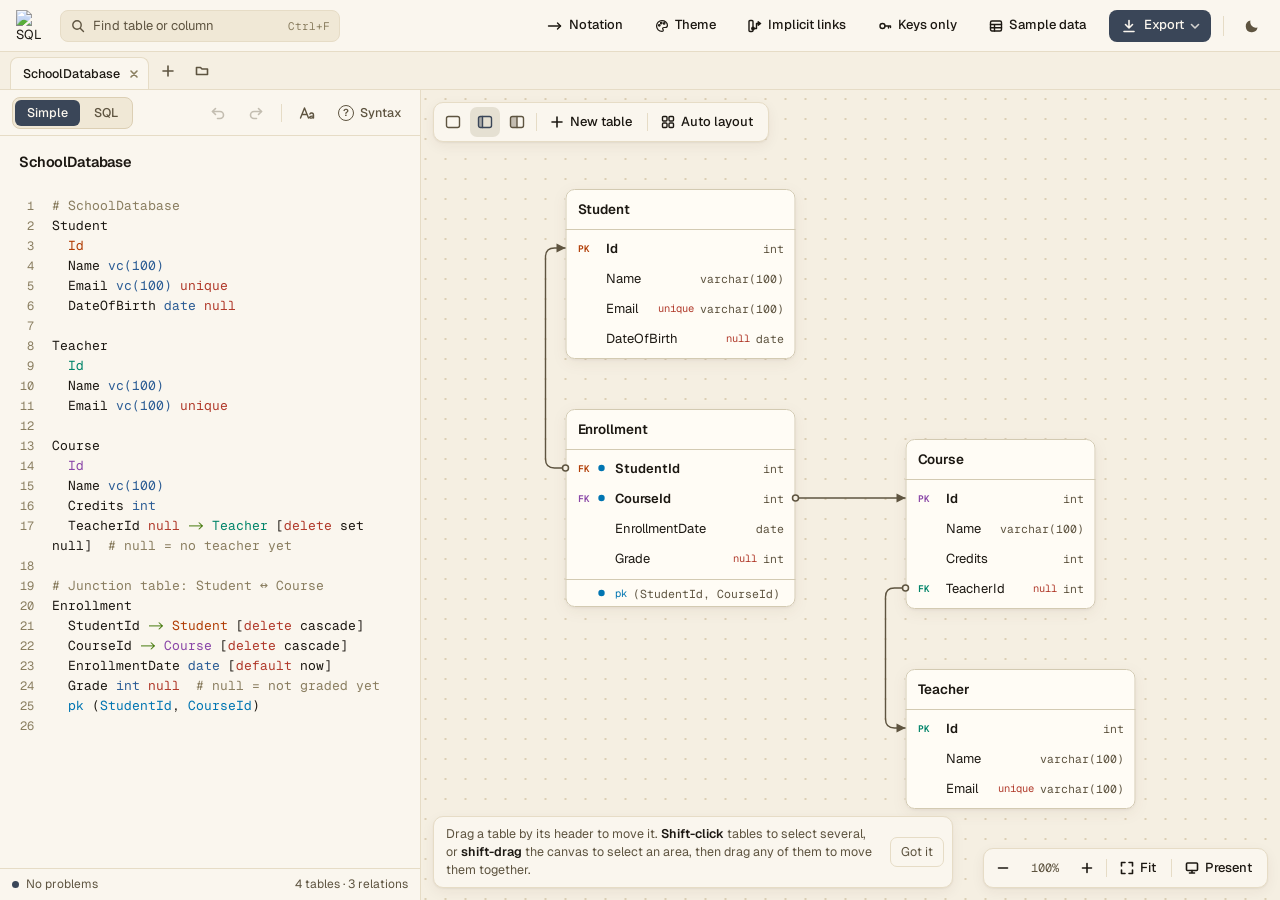
==== commit 110ff84f: "the app bar shows only the logo, no name (the logo's tooltip has it)" ====
--- a/index.html
+++ b/index.html
@@ -20,8 +20,7 @@
 <body>
 <header class="appbar">
   <div class="brand">
-    <img class="logo" src="icon.svg" alt="" width="32" height="32">
-    <div class="title">SQL Visualizer</div>
+    <img class="logo" src="icon.svg" alt="SQL Visualizer" title="SQL Visualizer" width="32" height="32">
   </div>
   <div class="find-slot">
     <div id="finder" class="finder">
--- a/css/style.css
+++ b/css/style.css
@@ -203,9 +203,7 @@
 }
 .brand { display: flex; align-items: center; gap: 10px; min-width: 0; }
 .logo { width: 32px; height: 32px; flex: none; display: block; }
-.title { font-weight: 600; font-size: 14.5px; letter-spacing: -.01em; white-space: nowrap; }
-/* narrow screens: drop the name, then the toolbar labels (the buttons keep their tooltips) */
-@media (max-width: 1100px) { .brand .title { display: none; } }
+/* narrow screens: drop the toolbar labels (the buttons keep their tooltips) */
 @media (max-width: 760px) { .appbar .tool .lbl { display: none; } .appbar .tool { padding: 0 8px; } }
 
 .menu-wrap { position: relative; }
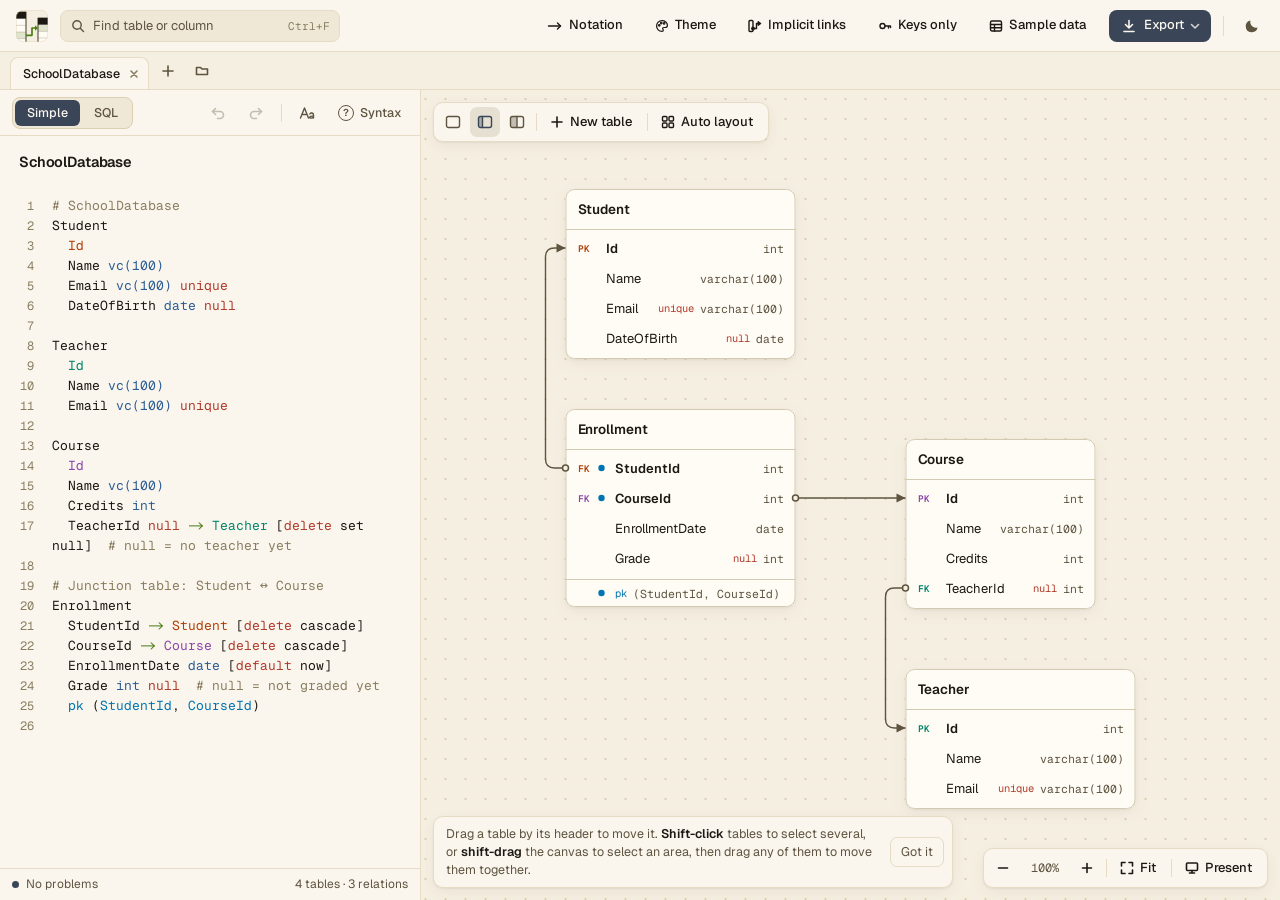
==== commit fa5fdf4d: "the app's icon in the colours of the theme, light or dark (icons/, one per theme and mode), in the a" ====
--- a/index.html
+++ b/index.html
@@ -4,7 +4,7 @@
 <meta charset="utf-8">
 <meta name="viewport" content="width=device-width, initial-scale=1">
 <title>SQL Visualizer</title>
-<link rel="icon" href="icon.svg" type="image/svg+xml">
+<link id="favicon" rel="icon" href="icons/icon-bleak.svg" type="image/svg+xml">
 <link rel="preconnect" href="https://fonts.googleapis.com">
 <link rel="preconnect" href="https://fonts.gstatic.com" crossorigin>
 <link href="https://fonts.googleapis.com/css2?family=Geist:wght@400;500;600&family=Geist+Mono:wght@400;500;600&display=swap" rel="stylesheet">
@@ -15,12 +15,19 @@
     const t = JSON.parse(localStorage.getItem('sqlviz.theme'));
     if (t === 'light' || t === 'dark') document.documentElement.dataset.theme = t;
   } catch {}
+  // and the app's icon in the saved theme, so it doesn't flash another one (applyPalette keeps it up to date)
+  try {
+    const k = JSON.parse(localStorage.getItem('sqlviz.settings'))?.colors;
+    const dark = (document.documentElement.dataset.theme ?? (matchMedia('(prefers-color-scheme: dark)').matches ? 'dark' : 'light')) === 'dark';
+    document.getElementById('favicon').href = `icons/icon-${typeof k === 'string' && /^[a-z]+$/.test(k) ? k : 'bleak'}${dark ? '-dark' : ''}.svg`;
+  } catch {}
 </script>
 </head>
 <body>
 <header class="appbar">
   <div class="brand">
-    <img class="logo" src="icon.svg" alt="SQL Visualizer" title="SQL Visualizer" width="32" height="32">
+    <img id="logo" class="logo" alt="SQL Visualizer" title="SQL Visualizer" width="32" height="32">
+    <script>document.getElementById('logo').src = document.getElementById('favicon').href; // the icon chosen in <head></script>
   </div>
   <div class="find-slot">
     <div id="finder" class="finder">
